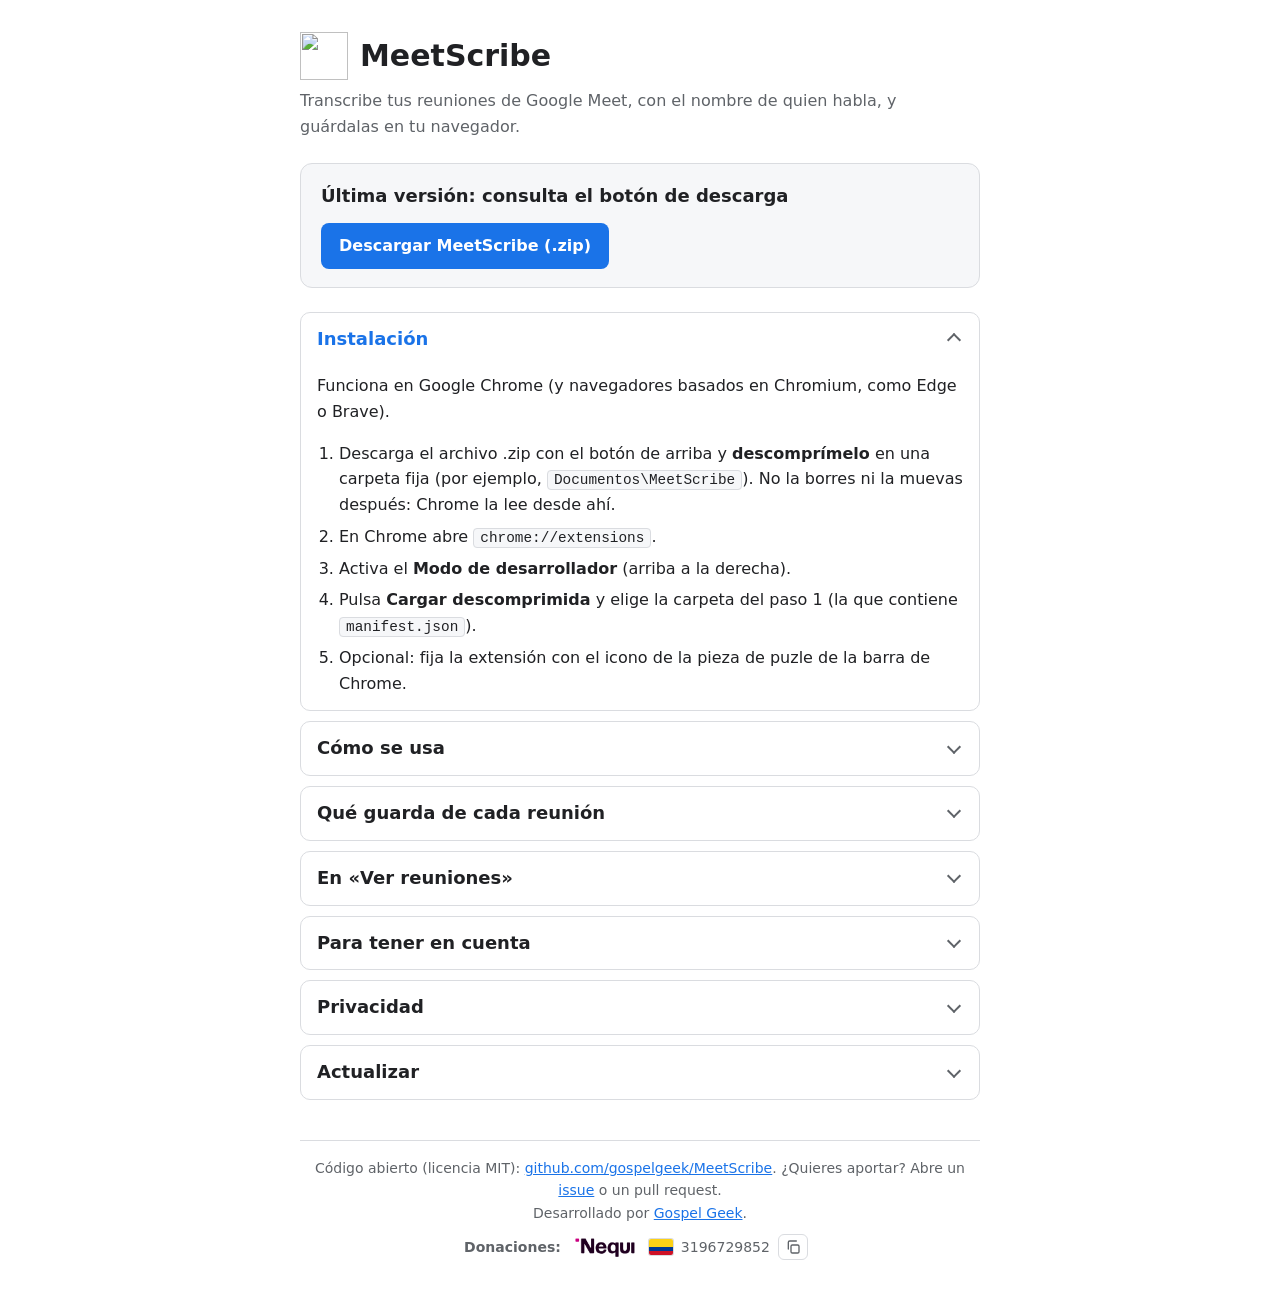
==== tools/index.html @ 998e9daa "MeetScribe 0.12.0: codigo abierto bajo licencia MIT Extension de Chrome que transcribe Google Meet c" ====
<!doctype html>
<html lang="es">
<head>
<meta charset="utf-8">
<meta name="viewport" content="width=device-width, initial-scale=1">
<title>MeetScribe · Gospel Geek</title>
<link rel="icon" type="image/png" href="icon.png">
<meta name="description" content="Extensión de Chrome que transcribe tus reuniones de Google Meet con el nombre de quien habla. Incluye chat, screenshots y descarga en PDF.">
<link rel="canonical" href="https://gospelgeek.github.io/MeetScribe/">
<meta property="og:type" content="website">
<meta property="og:site_name" content="Gospel Geek">
<meta property="og:locale" content="es_CO">
<meta property="og:title" content="MeetScribe · Transcribe tus reuniones de Google Meet">
<meta property="og:description" content="Guarda quién dijo qué, el chat y screenshots de cada reunión, y descárgala en PDF. Extensión gratuita de Chrome.">
<meta property="og:url" content="https://gospelgeek.github.io/MeetScribe/">
<meta property="og:image" content="https://gospelgeek.github.io/MeetScribe/preview.jpg">
<meta property="og:image:type" content="image/jpeg">
<meta property="og:image:width" content="1200">
<meta property="og:image:height" content="630">
<meta property="og:image:alt" content="MeetScribe: transcribe tus reuniones de Google Meet con el nombre de quien habla">
<meta name="twitter:card" content="summary_large_image">
<style>
  :root { --bg:#fff; --panel:#f6f7f9; --text:#202124; --muted:#5f6368; --line:#dadce0; --accent:#1a73e8; }
  @media (prefers-color-scheme: dark) {
    :root { --bg:#17181b; --panel:#202226; --text:#e8eaed; --muted:#9aa0a6; --line:#3c4043; --accent:#8ab4f8; }
  }
  * { box-sizing: border-box; }
  body { margin:0; background:var(--bg); color:var(--text); font:16px/1.6 system-ui,sans-serif; }
  main { max-width:720px; margin:0 auto; padding:32px 20px 48px; }
  h1 { display:flex; align-items:center; gap:12px; margin:0 0 4px; font-size:30px; }
  h1 .logo { width:48px; height:48px; }
  .donate { display:flex; flex-wrap:wrap; align-items:center; justify-content:center; gap:8px; margin-top:10px; }
  .nequi-logo { display:inline-block; margin:0; padding:2px 6px; border-radius:6px; background:#fff; line-height:0; }
  .nequi-logo img { display:block; }
  .flag { vertical-align:middle; border-radius:2px; box-shadow:0 0 0 1px var(--line); }
  .copy { vertical-align:middle; padding:4px 6px; border:1px solid var(--line); border-radius:6px; background:var(--bg); color:var(--muted); cursor:pointer; line-height:0; }
  .copy:hover { color:var(--accent); border-color:var(--accent); }
  .copied { margin-left:0; color:var(--accent); font-size:13px; }
  details { margin:10px 0; border:1px solid var(--line); border-radius:10px; background:var(--bg); overflow:hidden; }
  summary { padding:12px 16px; font-size:18px; font-weight:600; cursor:pointer; list-style:none; display:flex; justify-content:space-between; align-items:center; }
  summary::-webkit-details-marker { display:none; }
  summary::after { content:''; width:8px; height:8px; margin:0 4px 4px 12px; border-right:2px solid var(--muted); border-bottom:2px solid var(--muted); transform:rotate(45deg); transition:transform .25s ease; }
  details[open] > summary::after { transform:rotate(225deg); margin-bottom:-2px; }
  summary:hover { color:var(--accent); }
  details[open] > summary { color:var(--accent); font-weight:800; }
  summary { transition:color .25s ease; }
  details > :not(summary) { margin-left:16px; margin-right:16px; }
  details > ol, details > ul { margin-left:16px; padding-left:22px; }
  details > :last-child { margin-bottom:14px; }
  p { margin:8px 0; }
  .lead { color:var(--muted); }
  .card { margin:24px 0; padding:18px 20px; border:1px solid var(--line); border-radius:12px; background:var(--panel); }
  .card .ver { font-size:18px; font-weight:600; }
  .card .meta { color:var(--muted); font-size:14px; }
  a.btn { display:inline-block; margin-top:12px; padding:10px 18px; border-radius:8px; background:var(--accent); color:var(--bg); font-weight:600; text-decoration:none; }
  a.btn:hover { opacity:.9; }
  a { color:var(--accent); }
  ol, ul { padding-left:22px; }
  li { margin:6px 0; }
  code { padding:1px 6px; border-radius:4px; background:var(--panel); border:1px solid var(--line); font-size:.9em; }
  footer { margin-top:40px; padding-top:16px; border-top:1px solid var(--line); color:var(--muted); font-size:14px; text-align:center; }
</style>
</head>
<body>
<main>
  <h1><img class="logo" src="icon.png" alt="" width="48" height="48"> MeetScribe</h1>
  <p class="lead">Transcribe tus reuniones de Google Meet, con el nombre de quien habla, y guárdalas en tu navegador.</p>

  <section class="card">
    <div class="ver">Última versión: <span id="version">…</span></div>
    <div class="meta" id="meta"></div>
    <a class="btn" id="download" href="https://github.com/gospelgeek/MeetScribe/releases/latest/download/meetscribe.zip">Descargar MeetScribe (.zip)</a>
  </section>

  <details class="guia" open>
    <summary>Instalación</summary>
    <p>Funciona en Google Chrome (y navegadores basados en Chromium, como Edge o Brave).</p>
    <ol>
      <li>Descarga el archivo .zip con el botón de arriba y <strong>descomprímelo</strong> en una carpeta fija (por ejemplo, <code>Documentos\MeetScribe</code>). No la borres ni la muevas después: Chrome la lee desde ahí.</li>
      <li>En Chrome abre <code>chrome://extensions</code>.</li>
      <li>Activa el <strong>Modo de desarrollador</strong> (arriba a la derecha).</li>
      <li>Pulsa <strong>Cargar descomprimida</strong> y elige la carpeta del paso 1 (la que contiene <code>manifest.json</code>).</li>
      <li>Opcional: fija la extensión con el icono de la pieza de puzle de la barra de Chrome.</li>
    </ol>
  </details>

  <details class="guia">
    <summary>Cómo se usa</summary>
    <ol>
      <li><strong>Entra a una reunión de Google Meet.</strong> En cuanto estás dentro de la llamada (no en la vista previa de la cámara), MeetScribe tarda un par de segundos en activar los subtítulos por ti (puedes desactivarlo en el popup).</li>
      <li><strong>Comprueba que los subtítulos estén activos: es muy importante.</strong> Sin subtítulos no hay transcripción. Si no se encendieron, verás abajo a la izquierda una etiqueta roja «Subtítulos apagados»: haz clic en ella o en el botón <em>CC</em> de Meet.</li>
      <li><strong>Habla con normalidad.</strong> Cada intervención se guarda con el nombre real de quien la dijo, la hora y el texto. Tu propio nombre aparece en lugar de «Tú».</li>
      <li><strong>Cuelga la reunión.</strong> Al terminar, MeetScribe abre solo la página «Ver reuniones» con la transcripción de esa reunión (puedes desactivarlo en el popup). También puedes abrirla cuando quieras desde el icono de la extensión.</li>
    </ol>
  </details>

  <details class="guia">
    <summary>Qué guarda de cada reunión</summary>
    <ul>
      <li>El nombre de la reunión (el del calendario si lo tiene; si es improvisada, el código).</li>
      <li>Hora de inicio, hora de fin y duración.</li>
      <li>Los participantes.</li>
      <li>La transcripción, con quién habló y a qué hora.</li>
      <li>El chat de la reunión.</li>
    <li>Si lo conectas (opcional), un resumen con decisiones y tareas hecho por tu propia IA (Anthropic, OpenAI, Gemini, un modelo local u OpenCode).</li>
    <li>Screenshots de la reunión: uno a los 10 minutos y luego uno cada 30, que verás en miniatura al final del reporte. También hay un botón de cámara dentro de la reunión, a la izquierda de los controles, para tomar un screenshot cuando quieras. Los automáticos se pueden apagar en el popup.</li>
    </ul>
  </details>

  <details class="guia">
    <summary>En «Ver reuniones»</summary>
    <ul>
      <li><strong>Buscar</strong> en todas las reuniones por palabra, persona o nombre.</li>
      <li><strong>Renombrar</strong> una reunión si el nombre no te sirve.</li>
      <li><strong>Descargar</strong> una reunión en <code>.txt</code>, <code>.json</code> o <code>.pdf</code> (el PDF lleva todo: título, participantes, transcripción, chat y screenshots; se abre el diálogo de impresión de Chrome y eliges «Guardar como PDF»), o <strong>copiarla</strong> al portapapeles.</li>
      <li><strong>Compartir el PDF por Google Drive</strong> (icono de compartir): el PDF se sube a <em>tu</em> Drive y se comparte con los participantes que marques, sin contarte a ti; Drive les envía el correo con el enlace. Escribes el correo de cada persona una vez y MeetScribe lo recuerda. El enlace queda en la página de la reunión, y si compartes otra vez se actualiza el mismo archivo. Solo pide permiso sobre los archivos que crea MeetScribe, no sobre el resto de tu Drive.</li>
      <li><strong>Enviar por correo</strong> (icono de sobre): abre Gmail con el mensaje ya redactado (resumen y enlace al PDF, nunca la transcripción) y guarda los correos que usas.</li>
      <li><strong>Descargar por fechas</strong>: elige un rango (o «Hoy», «7 días», «30 días», «Todo») y baja todas las reuniones de esa ventana en un solo archivo.</li>
      <li><strong>Borrar</strong> una reunión que ya no necesites.</li>
    </ul>
  </details>

  <details class="guia">
    <summary>Para tener en cuenta</summary>
    <ul>
      <li>MeetScribe lee los subtítulos de Meet: <strong>si están apagados, no hay transcripción</strong>. Tarda un par de segundos en activarlos al entrar a la llamada; si no lo logra, hazlo tú con el botón <em>CC</em> o la etiqueta roja.</li>
      <li>El <strong>chat</strong> solo se captura mientras el panel de chat está abierto.</li>
      <li>Los <strong>participantes</strong> salen de quienes hablan, escriben en el chat o aparecen en el panel «Personas» de Meet.</li>
      <li>Los <strong>screenshots</strong> solo se toman si la pestaña de Meet está a la vista en ese momento; si no, se toma en cuanto vuelvas a ella. Reuniones de menos de 10 minutos no tienen. Salen las caras y lo que se comparta en pantalla. Al guardar cada una suena un obturador. Chrome pide para esto el permiso «leer todos los sitios»; MeetScribe solo captura la pestaña de Meet.</li>
    <li>Si cierras la pestaña de golpe, el fin de la reunión puede quedar aproximado.</li>
      <li>Meet cambia su página de vez en cuando; si algo deja de capturarse tras una actualización suya, avísanos.</li>
    </ul>
  </details>

  <details class="guia">
    <summary>Privacidad</summary>
    <p>Todo queda en tu navegador (<code>chrome.storage</code>). No se envía a ningún servidor. Lo único que hace la extensión por internet es consultar un archivo pequeño en GitHub para avisarte de versiones nuevas.</p>
    <p><strong>Excepción, solo si tú la activas:</strong> el botón «Conectar mi IA» (opcional) envía la transcripción de tus reuniones al proveedor de IA que elijas (Anthropic, OpenAI, Google u otro), con tu propia clave y a tu costo, para generar el resumen. Si no lo conectas, nunca se envía nada. En ese modal se explican los costos, los límites y qué datos salen.</p>
    <p><strong>Otra excepción, solo si compartes:</strong> «Compartir» pide permiso a tu cuenta de Google para subir el PDF a tu Drive y darle acceso a quien elijas. El PDF viaja de tu navegador a tu Drive, sin pasar por nuestros servidores. Más detalles en la <a href="https://gospelgeek.com.co/desarrollo/MeetScribe/privacidad.html">política de privacidad</a>.</p>
    <p>Aviso: si limpias los datos del navegador o quitas la extensión, las reuniones guardadas se pierden. Descarga lo importante.</p>
  </details>

  <details class="guia">
    <summary>Actualizar</summary>
    <p>Cuando haya una versión nueva, la extensión mostrará un aviso verde «Hay una versión nueva». Para actualizar:</p>
    <ol>
      <li>Descarga el .zip nuevo y descomprímelo <strong>sobre la misma carpeta</strong>, reemplazando los archivos.</li>
      <li>En <code>chrome://extensions</code> pulsa el botón de recargar de MeetScribe.</li>
    </ol>
    <p>Tus reuniones guardadas se conservan al actualizar.</p>
  </details>

  <footer>Código abierto (licencia MIT): <a href="https://github.com/gospelgeek/MeetScribe">github.com/gospelgeek/MeetScribe</a>. ¿Quieres aportar? Abre un <a href="https://github.com/gospelgeek/MeetScribe/issues">issue</a> o un pull request.<br>Desarrollado por <a href="https://gospelgeek.com.co">Gospel Geek</a>.
    <div class="donate"><strong>Donaciones:</strong> <a class="nequi-logo" href="https://clientes.nequi.com.co/recargas" target="_blank" rel="noopener" title="Donar con Nequi"><img src="nequi.png" alt="Nequi" width="60" height="19"></a> <svg class="flag" viewBox="0 0 24 16" width="24" height="16" role="img" aria-label="Colombia"><rect width="24" height="8" fill="#FCD116"/><rect y="8" width="24" height="4" fill="#003893"/><rect y="12" width="24" height="4" fill="#CE1126"/></svg> <span id="nequi">3196729852</span>
      <button type="button" class="copy" id="copy" title="Copiar número" aria-label="Copiar número de Nequi"><svg viewBox="0 0 24 24" width="16" height="16" fill="none" stroke="currentColor" stroke-width="2" stroke-linecap="round" stroke-linejoin="round" aria-hidden="true"><rect x="9" y="9" width="12" height="12" rx="2"/><path d="M5 15V5a2 2 0 0 1 2-2h10"/></svg></button>
      <span class="copied" id="copied" role="status"></span>
    </div>
  </footer>
</main>
<script>
  fetch('version.json', { cache: 'no-store' })
    .then(r => r.ok ? r.json() : Promise.reject())
    .then(v => {
      document.getElementById('version').textContent = 'v' + v.version;
      document.getElementById('meta').textContent = [v.date, v.notes].filter(Boolean).join(' · ');
      if (typeof v.download === 'string' && v.download.startsWith('https://github.com/gospelgeek/MeetScribe/')) {
        document.getElementById('download').href = v.download;
      }
    })
    .catch(() => { document.getElementById('version').textContent = 'consulta el botón de descarga'; });

  // Desplegables con transicion; solo uno abierto a la vez.
  const guia = [...document.querySelectorAll('details.guia')];
  const calmado = matchMedia('(prefers-reduced-motion: reduce)').matches;
  function mover(d, abrir) {
    if (d._anim) d._anim.cancel();
    const cabecera = d.querySelector('summary').offsetHeight + 2;
    if (calmado) { d.open = abrir; return; }
    const desde = d.offsetHeight;
    if (abrir) d.open = true;
    const hasta = abrir ? d.scrollHeight + 2 : cabecera;
    d._anim = d.animate({ height: [desde + 'px', hasta + 'px'] }, { duration: 280, easing: 'ease' });
    d._anim.onfinish = d._anim.oncancel = () => { d._anim = null; if (!abrir) d.open = false; };
  }
  guia.forEach(d => d.querySelector('summary').addEventListener('click', e => {
    e.preventDefault();
    guia.forEach(o => { if (o !== d && o.open) mover(o, false); });
    mover(d, !d.open);
  }));
  document.getElementById('copy').addEventListener('click', () => {
    const msg = document.getElementById('copied');
    navigator.clipboard.writeText(document.getElementById('nequi').textContent)
      .then(() => { msg.textContent = 'Copiado'; setTimeout(() => { msg.textContent = ''; }, 2000); })
      .catch(() => { msg.textContent = 'No se pudo copiar'; });
  });
</script>
</body>
</html>
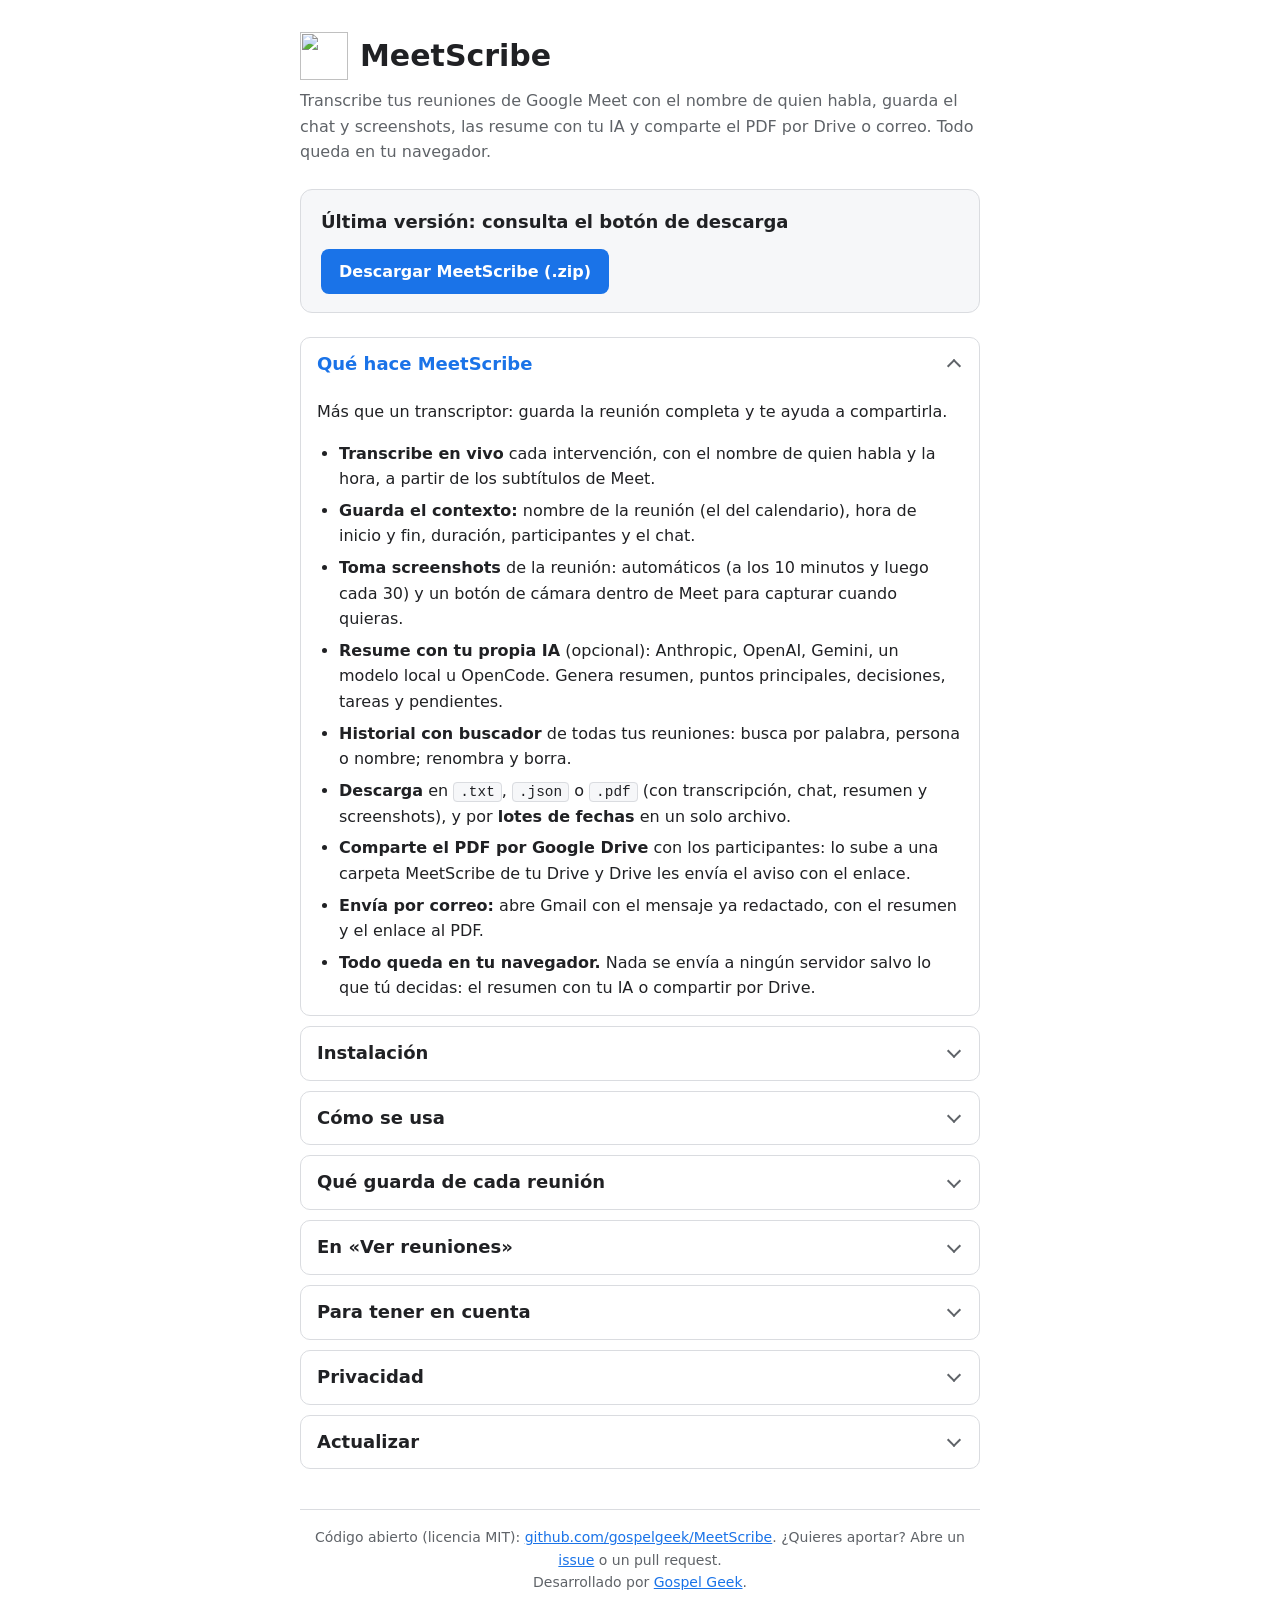
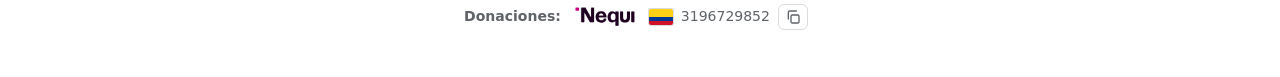
==== commit 9fff8ae4: "Describir todas las funcionalidades en el README y la pagina Co-Authored-By: Claude Sonnet 5.5 <nore" ====
--- a/tools/index.html
+++ b/tools/index.html
@@ -5,13 +5,13 @@
 <meta name="viewport" content="width=device-width, initial-scale=1">
 <title>MeetScribe · Gospel Geek</title>
 <link rel="icon" type="image/png" href="icon.png">
-<meta name="description" content="Extensión de Chrome que transcribe tus reuniones de Google Meet con el nombre de quien habla. Incluye chat, screenshots y descarga en PDF.">
+<meta name="description" content="Extensión de Chrome para Google Meet: transcribe con el nombre de quien habla, guarda el chat, toma screenshots, resume con tu IA, descarga en PDF y comparte por Drive o correo.">
 <link rel="canonical" href="https://gospelgeek.github.io/MeetScribe/">
 <meta property="og:type" content="website">
 <meta property="og:site_name" content="Gospel Geek">
 <meta property="og:locale" content="es_CO">
 <meta property="og:title" content="MeetScribe · Transcribe tus reuniones de Google Meet">
-<meta property="og:description" content="Guarda quién dijo qué, el chat y screenshots de cada reunión, y descárgala en PDF. Extensión gratuita de Chrome.">
+<meta property="og:description" content="Transcribe, guarda el chat y screenshots, resume con tu IA y comparte el PDF por Drive o correo. Extensión gratuita y de código abierto.">
 <meta property="og:url" content="https://gospelgeek.github.io/MeetScribe/">
 <meta property="og:image" content="https://gospelgeek.github.io/MeetScribe/preview.jpg">
 <meta property="og:image:type" content="image/jpeg">
@@ -64,7 +64,7 @@
 <body>
 <main>
   <h1><img class="logo" src="icon.png" alt="" width="48" height="48"> MeetScribe</h1>
-  <p class="lead">Transcribe tus reuniones de Google Meet, con el nombre de quien habla, y guárdalas en tu navegador.</p>
+  <p class="lead">Transcribe tus reuniones de Google Meet con el nombre de quien habla, guarda el chat y screenshots, las resume con tu IA y comparte el PDF por Drive o correo. Todo queda en tu navegador.</p>
 
   <section class="card">
     <div class="ver">Última versión: <span id="version">…</span></div>
@@ -73,6 +73,22 @@
   </section>
 
   <details class="guia" open>
+    <summary>Qué hace MeetScribe</summary>
+    <p>Más que un transcriptor: guarda la reunión completa y te ayuda a compartirla.</p>
+    <ul>
+      <li><strong>Transcribe en vivo</strong> cada intervención, con el nombre de quien habla y la hora, a partir de los subtítulos de Meet.</li>
+      <li><strong>Guarda el contexto:</strong> nombre de la reunión (el del calendario), hora de inicio y fin, duración, participantes y el chat.</li>
+      <li><strong>Toma screenshots</strong> de la reunión: automáticos (a los 10 minutos y luego cada 30) y un botón de cámara dentro de Meet para capturar cuando quieras.</li>
+      <li><strong>Resume con tu propia IA</strong> (opcional): Anthropic, OpenAI, Gemini, un modelo local u OpenCode. Genera resumen, puntos principales, decisiones, tareas y pendientes.</li>
+      <li><strong>Historial con buscador</strong> de todas tus reuniones: busca por palabra, persona o nombre; renombra y borra.</li>
+      <li><strong>Descarga</strong> en <code>.txt</code>, <code>.json</code> o <code>.pdf</code> (con transcripción, chat, resumen y screenshots), y por <strong>lotes de fechas</strong> en un solo archivo.</li>
+      <li><strong>Comparte el PDF por Google Drive</strong> con los participantes: lo sube a una carpeta MeetScribe de tu Drive y Drive les envía el aviso con el enlace.</li>
+      <li><strong>Envía por correo:</strong> abre Gmail con el mensaje ya redactado, con el resumen y el enlace al PDF.</li>
+      <li><strong>Todo queda en tu navegador.</strong> Nada se envía a ningún servidor salvo lo que tú decidas: el resumen con tu IA o compartir por Drive.</li>
+    </ul>
+  </details>
+
+  <details class="guia">
     <summary>Instalación</summary>
     <p>Funciona en Google Chrome (y navegadores basados en Chromium, como Edge o Brave).</p>
     <ol>
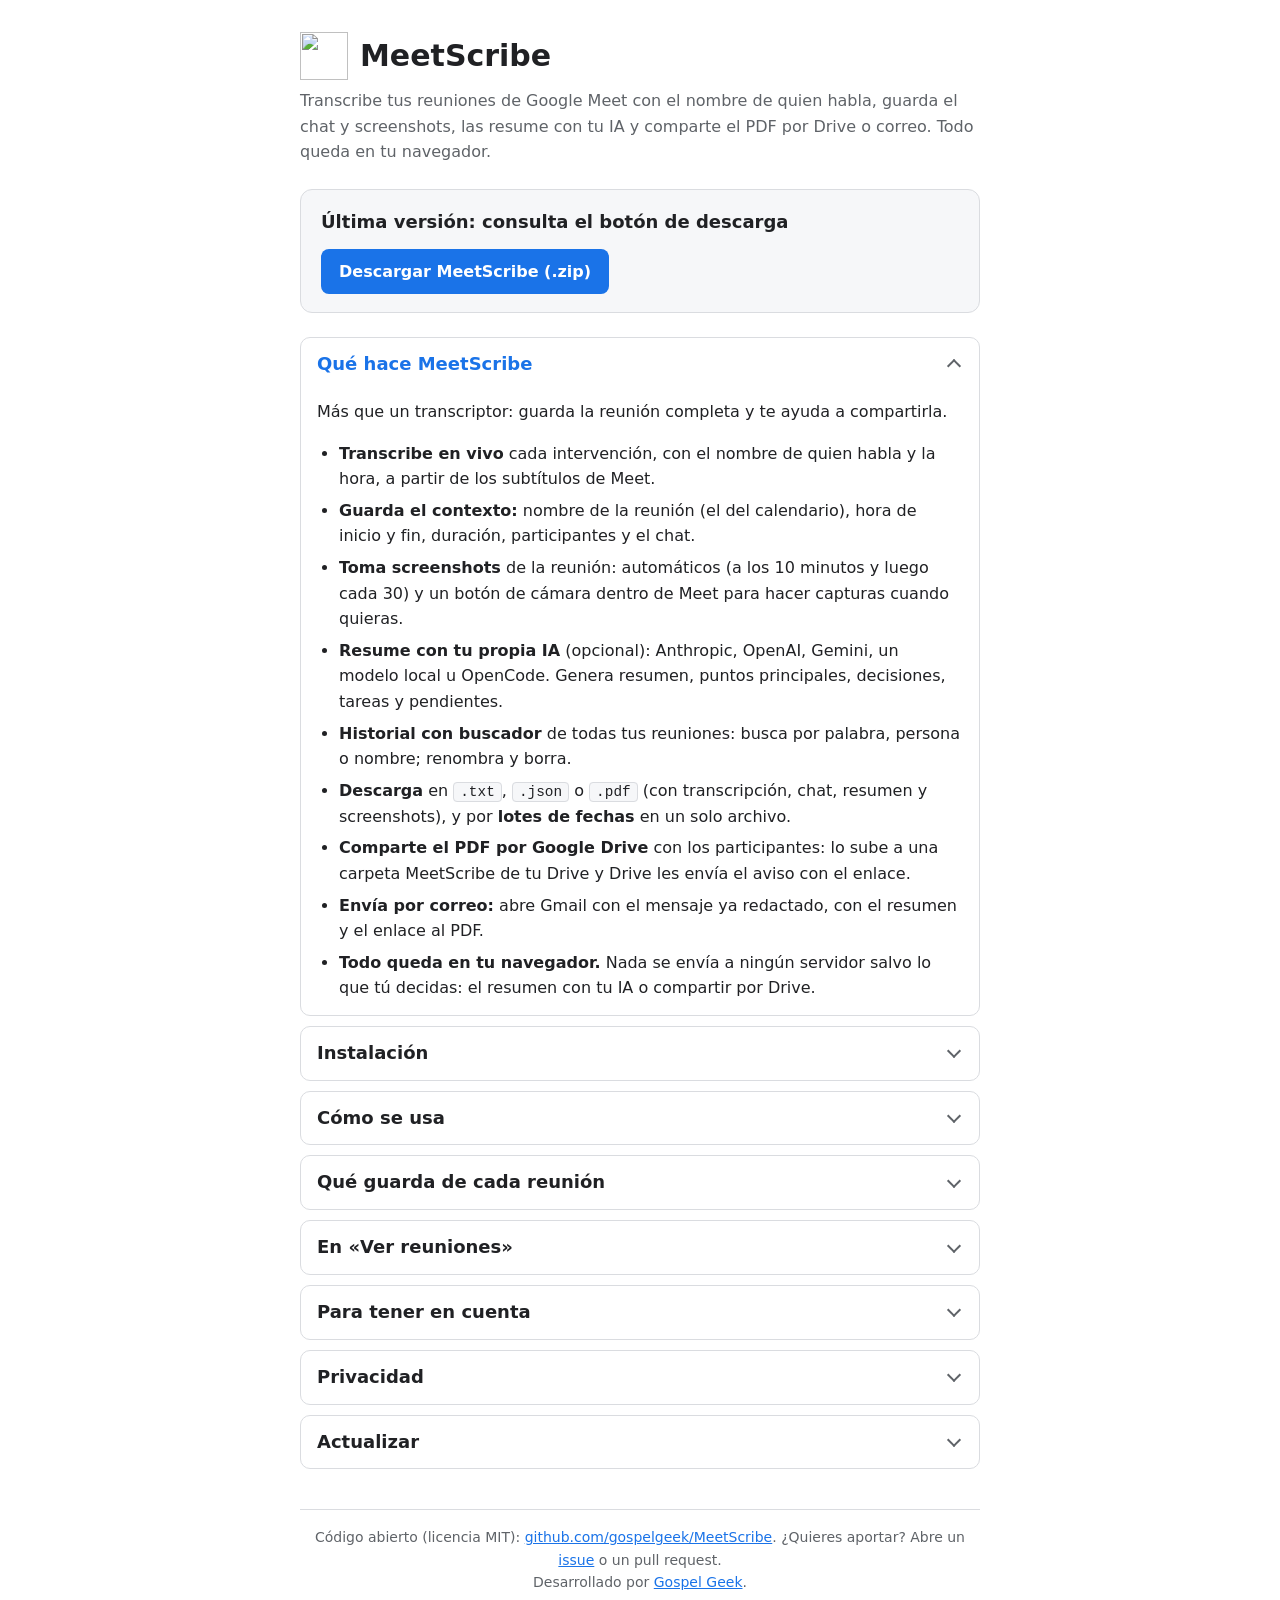
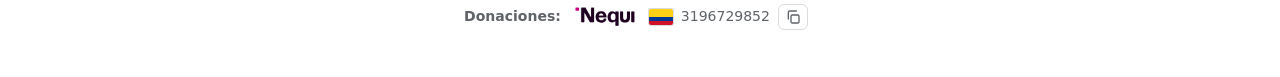
==== commit 534c4d20: "Texto de screenshots: hacer capturas cuando quieras Co-Authored-By: Claude Sonnet 5.5 <noreply@anthr" ====
--- a/tools/index.html
+++ b/tools/index.html
@@ -78,7 +78,7 @@
     <ul>
       <li><strong>Transcribe en vivo</strong> cada intervención, con el nombre de quien habla y la hora, a partir de los subtítulos de Meet.</li>
       <li><strong>Guarda el contexto:</strong> nombre de la reunión (el del calendario), hora de inicio y fin, duración, participantes y el chat.</li>
-      <li><strong>Toma screenshots</strong> de la reunión: automáticos (a los 10 minutos y luego cada 30) y un botón de cámara dentro de Meet para capturar cuando quieras.</li>
+      <li><strong>Toma screenshots</strong> de la reunión: automáticos (a los 10 minutos y luego cada 30) y un botón de cámara dentro de Meet para hacer capturas cuando quieras.</li>
       <li><strong>Resume con tu propia IA</strong> (opcional): Anthropic, OpenAI, Gemini, un modelo local u OpenCode. Genera resumen, puntos principales, decisiones, tareas y pendientes.</li>
       <li><strong>Historial con buscador</strong> de todas tus reuniones: busca por palabra, persona o nombre; renombra y borra.</li>
       <li><strong>Descarga</strong> en <code>.txt</code>, <code>.json</code> o <code>.pdf</code> (con transcripción, chat, resumen y screenshots), y por <strong>lotes de fechas</strong> en un solo archivo.</li>
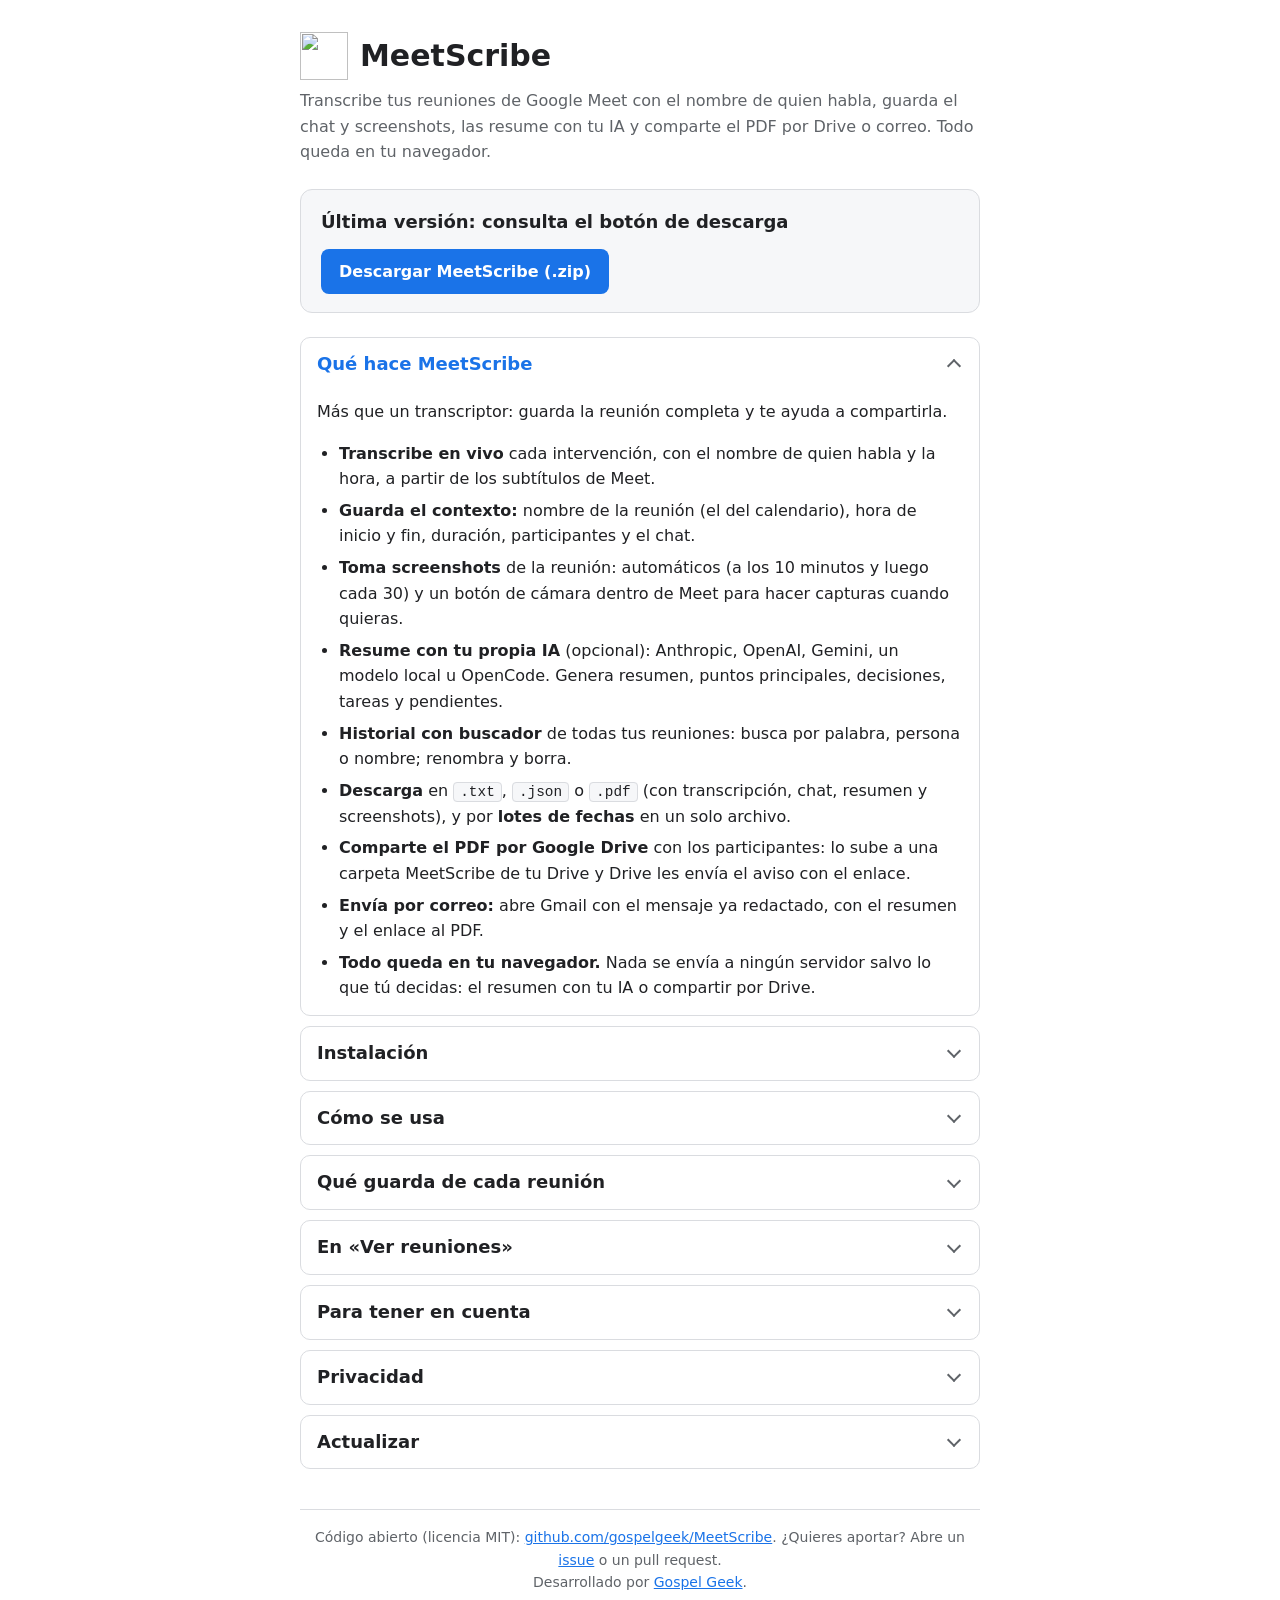
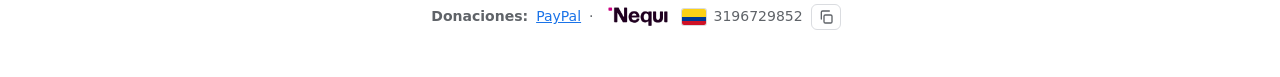
==== commit e3142ef1: "Donaciones: agregar PayPal Co-Authored-By: Claude Sonnet 5.5 <noreply@anthropic.com>" ====
--- a/tools/index.html
+++ b/tools/index.html
@@ -167,7 +167,7 @@
   </details>
 
   <footer>Código abierto (licencia MIT): <a href="https://github.com/gospelgeek/MeetScribe">github.com/gospelgeek/MeetScribe</a>. ¿Quieres aportar? Abre un <a href="https://github.com/gospelgeek/MeetScribe/issues">issue</a> o un pull request.<br>Desarrollado por <a href="https://gospelgeek.com.co">Gospel Geek</a>.
-    <div class="donate"><strong>Donaciones:</strong> <a class="nequi-logo" href="https://clientes.nequi.com.co/recargas" target="_blank" rel="noopener" title="Donar con Nequi"><img src="nequi.png" alt="Nequi" width="60" height="19"></a> <svg class="flag" viewBox="0 0 24 16" width="24" height="16" role="img" aria-label="Colombia"><rect width="24" height="8" fill="#FCD116"/><rect y="8" width="24" height="4" fill="#003893"/><rect y="12" width="24" height="4" fill="#CE1126"/></svg> <span id="nequi">3196729852</span>
+    <div class="donate"><strong>Donaciones:</strong> <a href="https://paypal.me/casacolombia" target="_blank" rel="noopener">PayPal</a> · <a class="nequi-logo" href="https://clientes.nequi.com.co/recargas" target="_blank" rel="noopener" title="Donar con Nequi"><img src="nequi.png" alt="Nequi" width="60" height="19"></a> <svg class="flag" viewBox="0 0 24 16" width="24" height="16" role="img" aria-label="Colombia"><rect width="24" height="8" fill="#FCD116"/><rect y="8" width="24" height="4" fill="#003893"/><rect y="12" width="24" height="4" fill="#CE1126"/></svg> <span id="nequi">3196729852</span>
       <button type="button" class="copy" id="copy" title="Copiar número" aria-label="Copiar número de Nequi"><svg viewBox="0 0 24 24" width="16" height="16" fill="none" stroke="currentColor" stroke-width="2" stroke-linecap="round" stroke-linejoin="round" aria-hidden="true"><rect x="9" y="9" width="12" height="12" rx="2"/><path d="M5 15V5a2 2 0 0 1 2-2h10"/></svg></button>
       <span class="copied" id="copied" role="status"></span>
     </div>
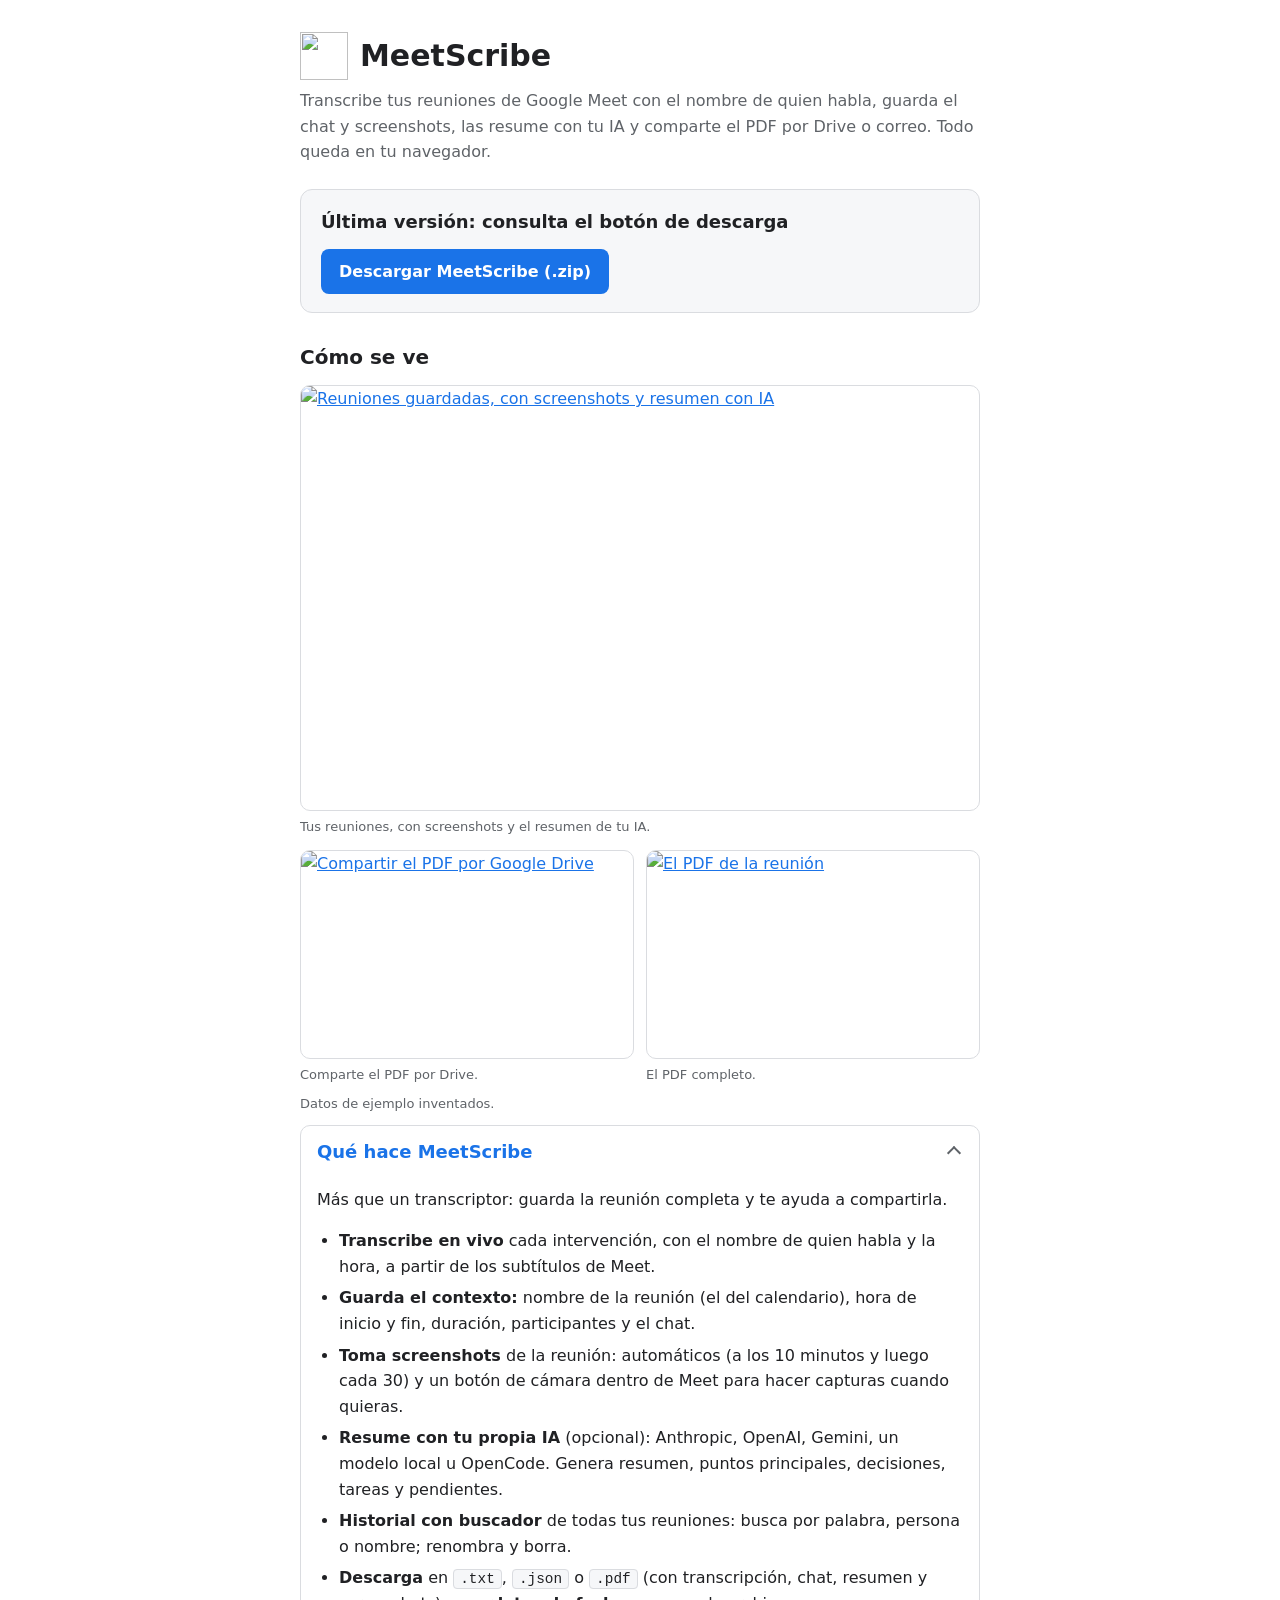
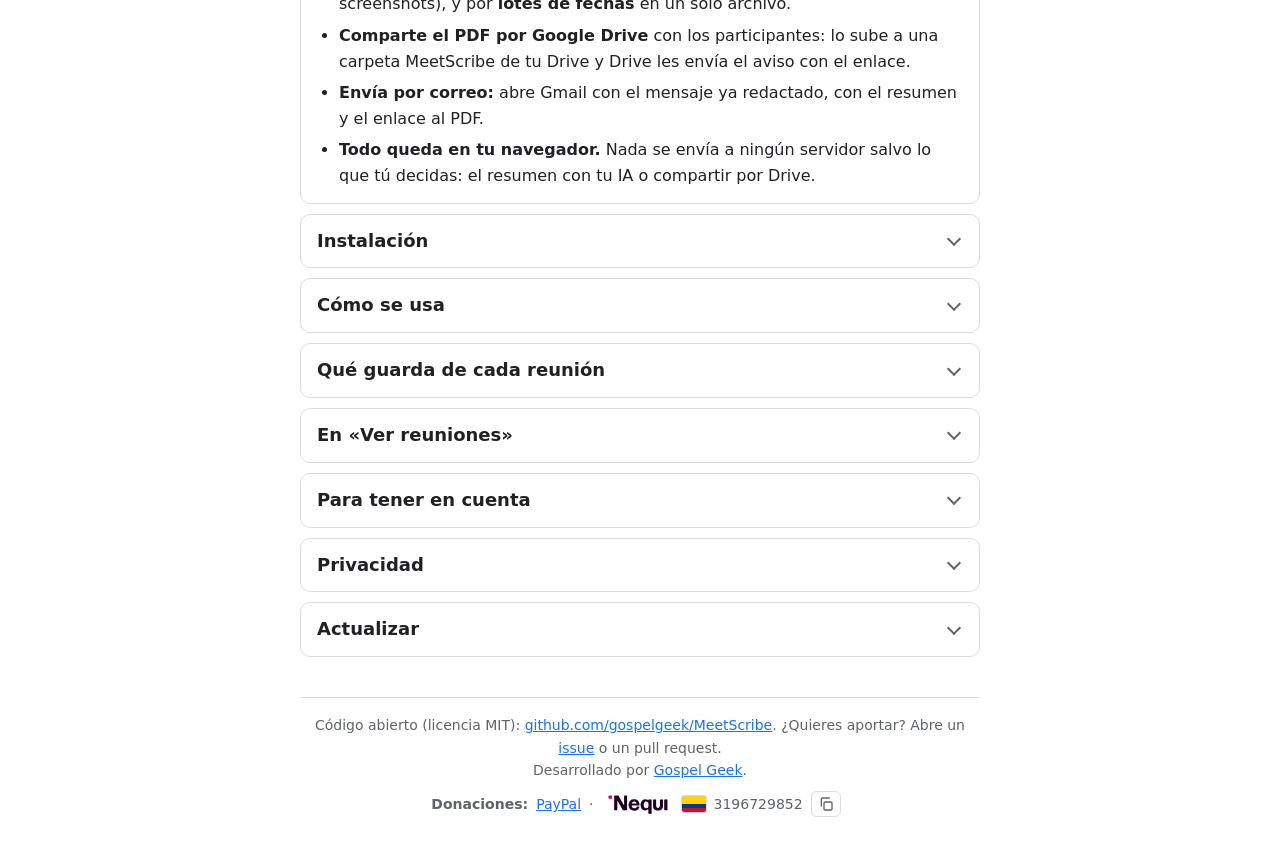
==== commit a0537f8f: "Capturas en el README y la pagina, logo junto al titulo, ficha de la tienda Co-Authored-By: Claude S" ====
--- a/tools/index.html
+++ b/tools/index.html
@@ -59,6 +59,13 @@
   li { margin:6px 0; }
   code { padding:1px 6px; border-radius:4px; background:var(--panel); border:1px solid var(--line); font-size:.9em; }
   footer { margin-top:40px; padding-top:16px; border-top:1px solid var(--line); color:var(--muted); font-size:14px; text-align:center; }
+  .vista { margin:28px 0 8px; }
+  .vista h2 { margin:0 0 12px; font-size:20px; }
+  .vista a { display:block; }
+  .vista img { display:block; width:100%; height:auto; border:1px solid var(--line); border-radius:10px; }
+  .vista .par { display:grid; grid-template-columns:1fr 1fr; gap:12px; margin-top:12px; }
+  .vista figcaption { margin-top:6px; color:var(--muted); font-size:13px; }
+  @media (max-width:560px) { .vista .par { grid-template-columns:1fr; } }
 </style>
 </head>
 <body>
@@ -70,6 +77,25 @@
     <div class="ver">Última versión: <span id="version">…</span></div>
     <div class="meta" id="meta"></div>
     <a class="btn" id="download" href="https://github.com/gospelgeek/MeetScribe/releases/latest/download/meetscribe.zip">Descargar MeetScribe (.zip)</a>
+  </section>
+
+  <section class="vista">
+    <h2>Cómo se ve</h2>
+    <figure style="margin:0">
+      <a href="img/captura-1-main.png" target="_blank" rel="noopener"><img src="img/captura-1-main.png" alt="Reuniones guardadas, con screenshots y resumen con IA" width="1280" height="800" loading="lazy"></a>
+      <figcaption>Tus reuniones, con screenshots y el resumen de tu IA.</figcaption>
+    </figure>
+    <div class="par">
+      <figure style="margin:0">
+        <a href="img/captura-3-share.png" target="_blank" rel="noopener"><img src="img/captura-3-share.png" alt="Compartir el PDF por Google Drive" width="1280" height="800" loading="lazy"></a>
+        <figcaption>Comparte el PDF por Drive.</figcaption>
+      </figure>
+      <figure style="margin:0">
+        <a href="img/captura-5-pdf.png" target="_blank" rel="noopener"><img src="img/captura-5-pdf.png" alt="El PDF de la reunión" width="1280" height="800" loading="lazy"></a>
+        <figcaption>El PDF completo.</figcaption>
+      </figure>
+    </div>
+    <p class="meta" style="color:var(--muted);font-size:13px">Datos de ejemplo inventados.</p>
   </section>
 
   <details class="guia" open>
